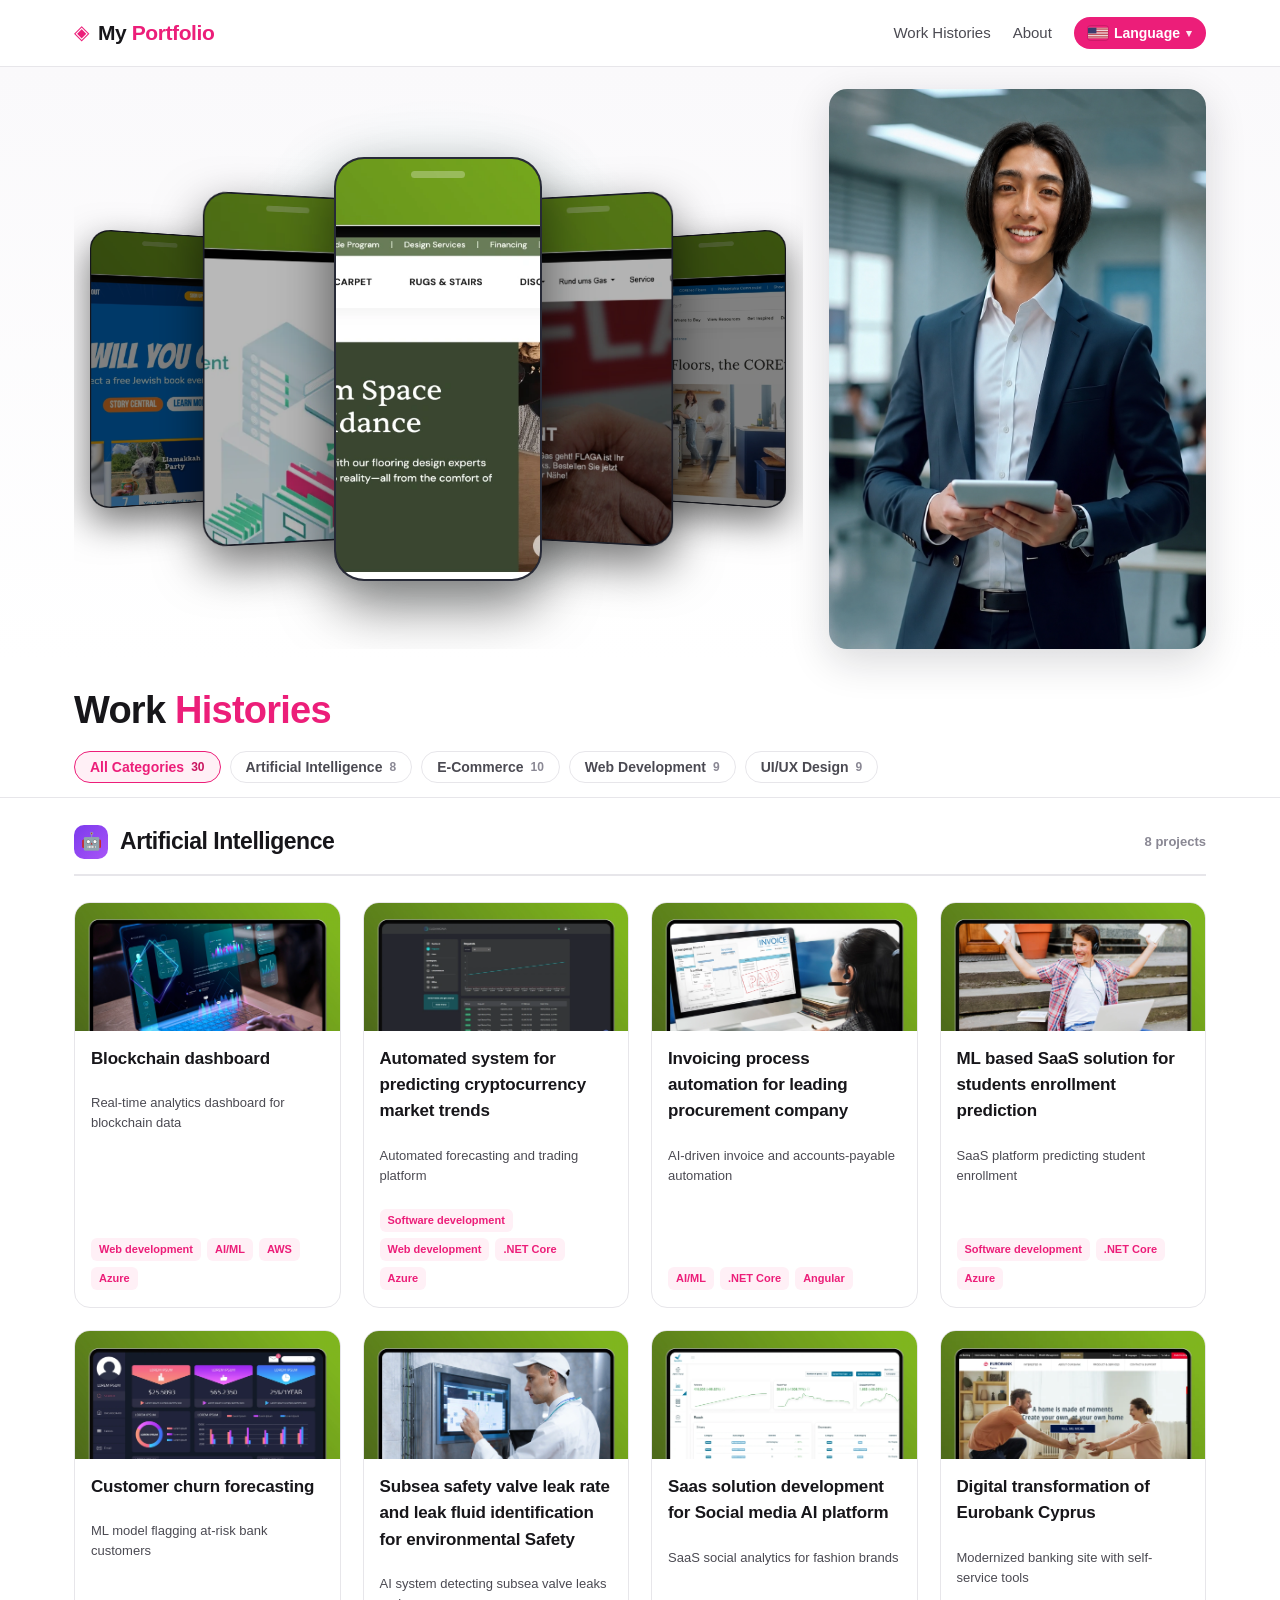
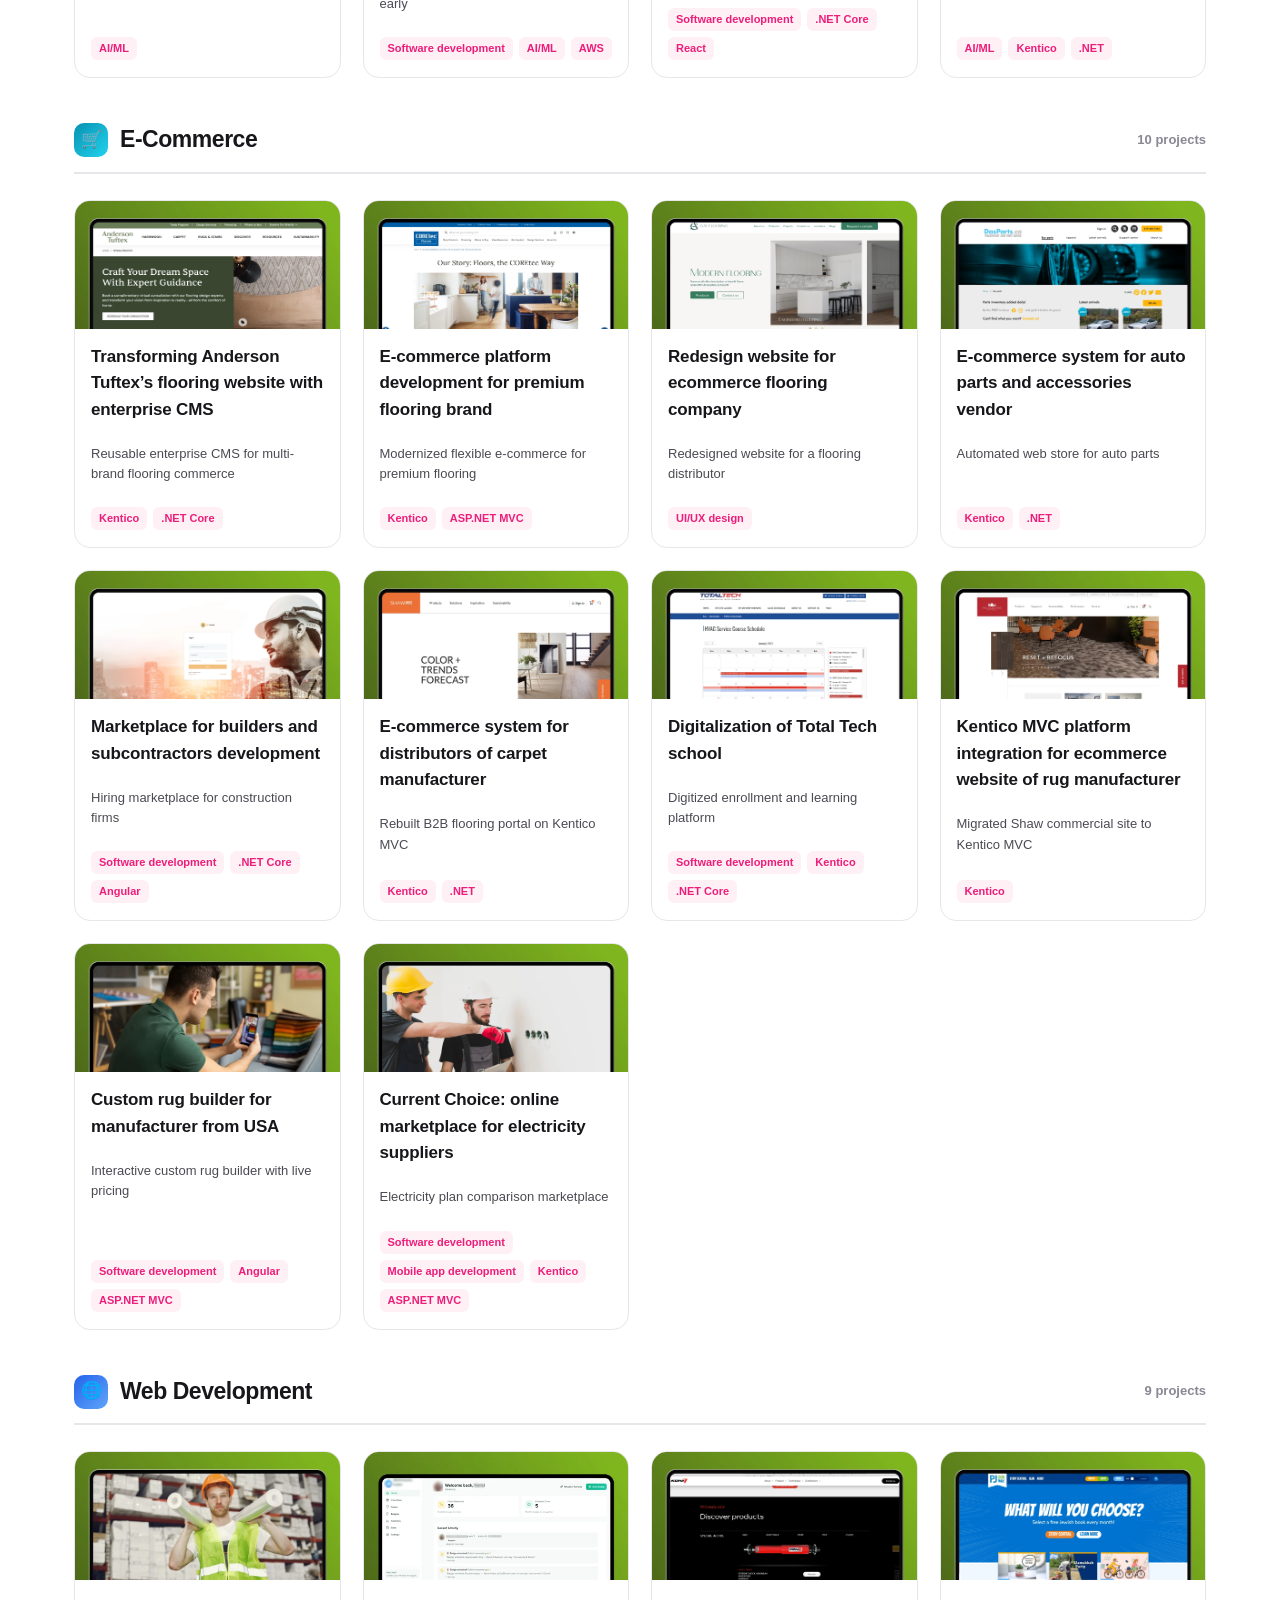
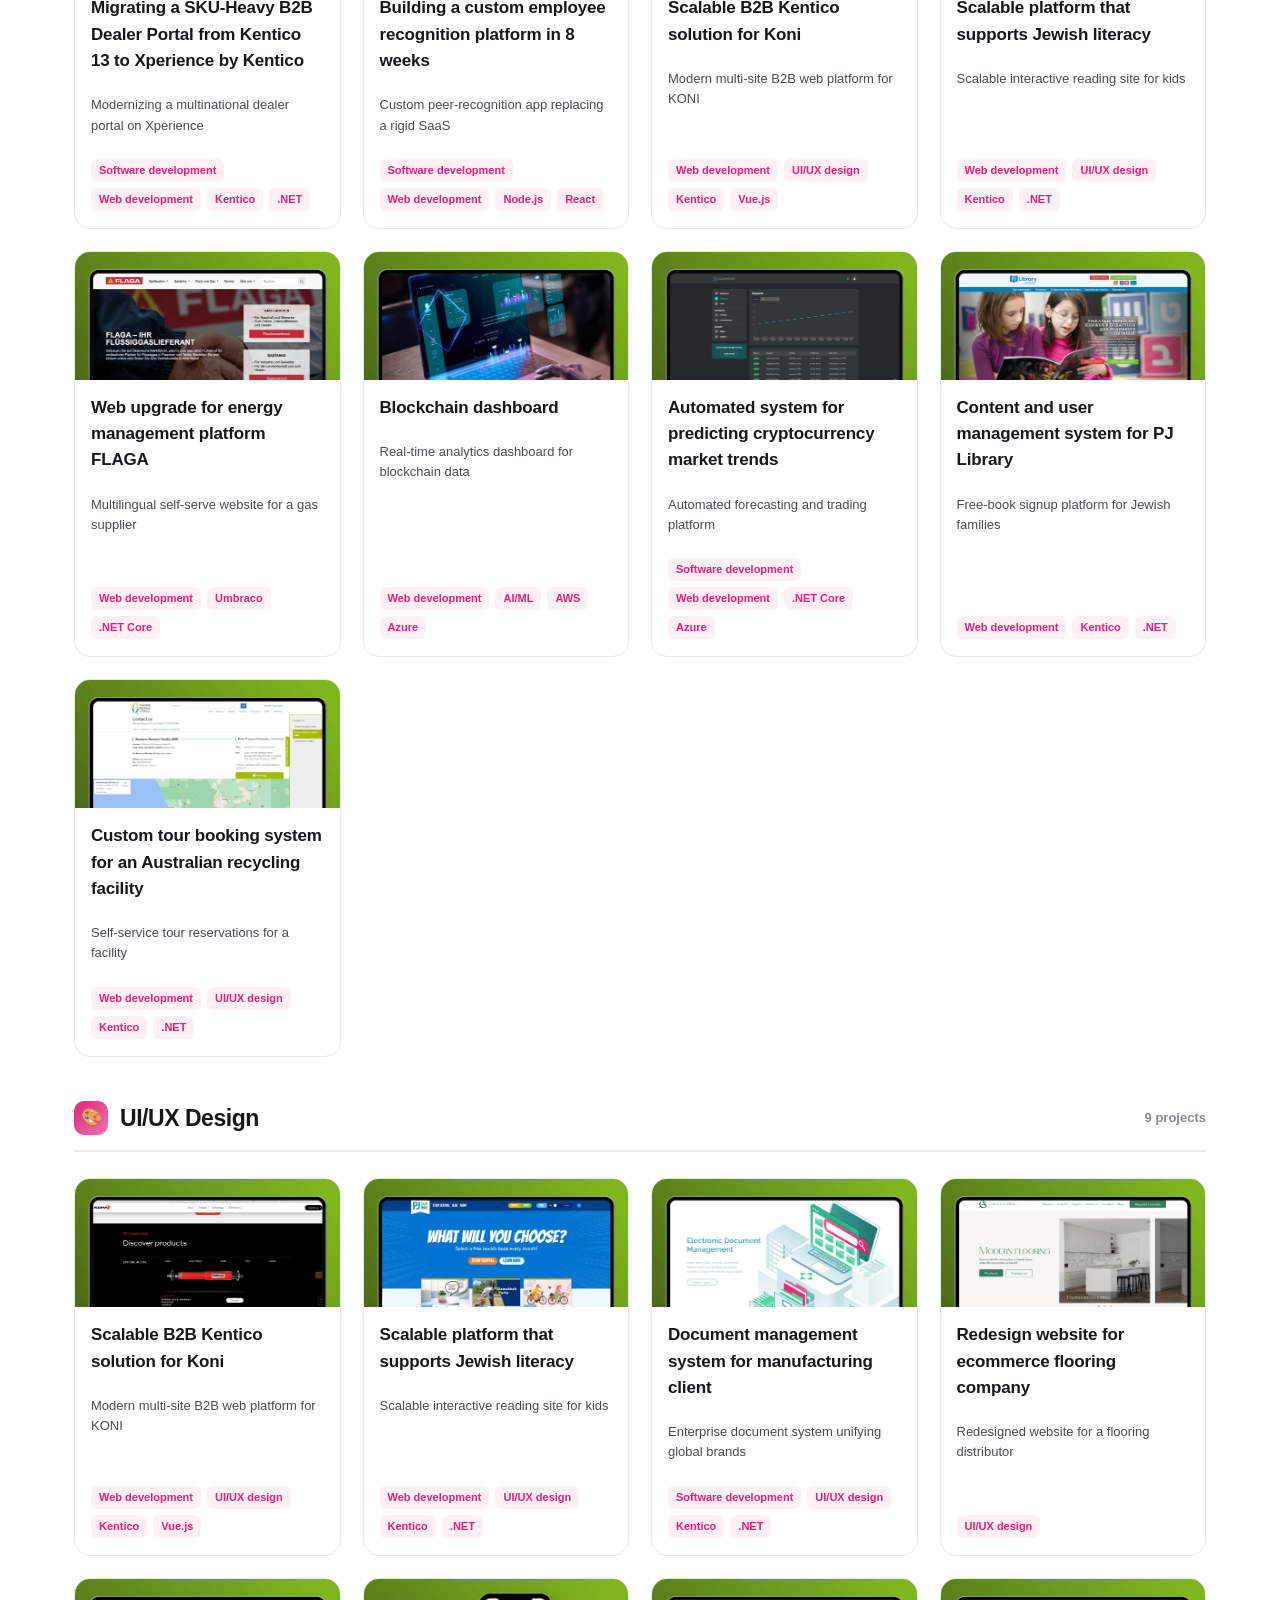
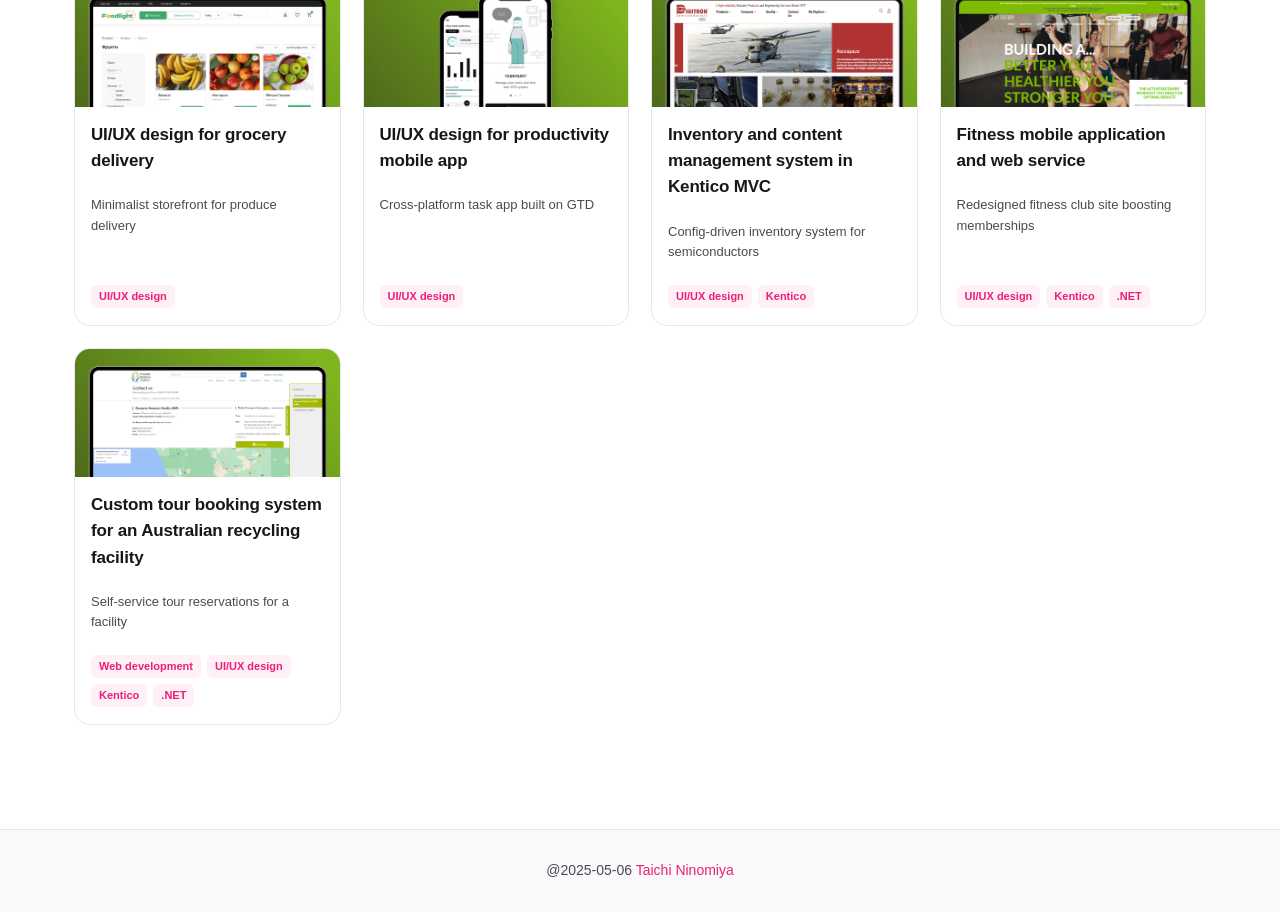
==== index.html @ f6bc010b "Deploy portfolio site" ====
<!DOCTYPE html>
<html lang="en">
<head>
  <meta charset="UTF-8" />
  <meta name="viewport" content="width=device-width, initial-scale=1.0" />
  <title>My Portfolio</title>

  <meta name="description" content="A study recreation — 30 case-study projects grouped by category, with full details and images." />
  <link rel="stylesheet" href="styles.css" />
</head>
<body>
  <!-- Header -->
  <header class="site-header">
    <div class="wrap header-inner">
      <a href="#/" class="brand" onclick="window.scrollTo({ top: 0, behavior: 'smooth' })">
        <span class="brand-mark">◈</span>
        <span class="brand-name">My <strong>Portfolio</strong></span>
      </a>
      <nav class="top-nav">
        <a href="#/" onclick="window.scrollTo({ top: 0, behavior: 'smooth' })" data-i18n="navWork">Work Histories</a>
        <a href="about.html" data-i18n="navAbout">About</a>
        <div id="lang-switch" class="lang-switch"></div>
      </nav>
    </div>
  </header>

  <!-- Hero -->
  <section class="hero hero--image">
    <div class="wrap hero-inner">
      <div class="hero-stack" id="hero-stack" aria-hidden="true"><!-- stacked cards injected --></div>
      <div class="hero-media">
        <img src="images-bo/photo.png" alt="" onerror="this.closest('.hero-media').style.display='none'" />
      </div>
    </div>
  </section>

  <!-- Section title -->
  <div class="wrap section-title">
    <h2><span data-i18n="workTitleA">Work </span><span class="accent" data-i18n="workTitleB">Histories</span></h2>
  </div>

  <!-- Controls -->
  <div class="controls-bar">
    <div class="wrap">
      <div class="filters" id="filters"><!-- category chips injected --></div>
    </div>
  </div>

  <!-- Grid -->
  <main class="wrap">
    <div id="sections"><!-- category sections injected --></div>
  </main>

  <footer class="site-footer">
    <div class="wrap">
      <p style="text-align:center;margin:0">@2025-05-06 <span style="color:var(--pink)">Taichi Ninomiya</span></p>
    </div>
  </footer>

  <!-- Detail modal -->
  <div class="modal-overlay" id="modal" hidden>
    <div class="modal" role="dialog" aria-modal="true" aria-labelledby="modal-title">
      <button class="modal-close" id="modal-close" aria-label="Close">✕</button>
      <div class="modal-body" id="modal-body"><!-- detail injected --></div>
    </div>
  </div>

  <script src="data.js"></script>
  <script src="details.js"></script>
  <script src="images.js"></script>
  <script src="i18n.js"></script>
  <script src="translations.i18n.js"></script>
  <script src="lang.js"></script>
  <script src="app.js"></script>
</body>
</html>
---- styles.css ----
/* ===== AppMakers portfolio recreation — styles ===== */
:root {
  --pink: #ec1e79;
  --pink-dark: #c9155f;
  --pink-tint: #fff0f6;
  --pink-border: #f7a8ce;
  --ink: #17161a;
  --body: #4b4a52;
  --muted: #8a8894;
  --line: #e7e6ea;
  --bg: #ffffff;
  --bg-soft: #faf9fb;
  --card: #ffffff;
  --shadow: 0 1px 2px rgba(20,18,28,.05), 0 8px 24px rgba(20,18,28,.06);
  --shadow-lg: 0 12px 40px rgba(20,18,28,.16);
  --radius: 16px;
  --maxw: 1180px;
  --font: -apple-system, BlinkMacSystemFont, "Segoe UI", Roboto, Helvetica, Arial, sans-serif;
}
* { box-sizing: border-box; }
html, body { margin: 0; padding: 0; }
body {
  font-family: var(--font);
  color: var(--body);
  background: var(--bg);
  line-height: 1.55;
  -webkit-font-smoothing: antialiased;
}
.wrap { max-width: var(--maxw); margin: 0 auto; padding: 0 24px; }
a { color: inherit; text-decoration: none; }
strong { color: var(--ink); }
code { background: #f3f2f5; padding: 1px 5px; border-radius: 5px; font-size: .86em; }

/* ===== Header ===== */
.site-header { position: sticky; top: 0; z-index: 40; background: rgba(255,255,255,.9); backdrop-filter: blur(10px); border-bottom: 1px solid var(--line); }
.header-inner { display: flex; align-items: center; justify-content: space-between; height: 66px; }
.brand { display: flex; align-items: center; gap: 9px; font-size: 21px; color: var(--ink); }
.brand-mark { color: var(--pink); font-size: 20px; }
.brand-name strong { color: var(--pink); font-weight: 800; }
.brand-name { font-weight: 600; letter-spacing: -.02em; }
.top-nav { display: flex; align-items: center; gap: 22px; font-size: 15px; }
.top-nav a:hover { color: var(--pink); }
.top-nav .muted { color: var(--muted); cursor: default; }
.top-nav .cta { background: var(--pink); color: #fff; padding: 9px 18px; border-radius: 999px; font-weight: 600; }
.top-nav .cta:hover { background: var(--pink-dark); }

/* Language switcher */
.lang-switch { position: relative; }
.lang-btn { display: inline-flex; align-items: center; gap: 6px; background: var(--pink); color: #fff; border: none; padding: 8px 14px; border-radius: 999px; font-weight: 600; font-size: 14px; cursor: pointer; font-family: inherit; }
.lang-btn:hover { background: var(--pink-dark); }
.lang-globe { font-size: 15px; line-height: 1; }
.lang-caret { font-size: 11px; opacity: .9; }
.lang-menu { position: absolute; right: 0; top: calc(100% + 8px); background: #fff; border: 1px solid var(--line); border-radius: 12px; box-shadow: var(--shadow-lg); padding: 6px; min-width: 172px; z-index: 60; display: flex; flex-direction: column; }
.lang-menu[hidden] { display: none; }
.flag { width: 20px; height: 14px; border-radius: 3px; vertical-align: middle; flex: none; box-shadow: 0 0 0 1px rgba(0,0,0,.12); display: inline-block; }
.lang-menu button { display: flex; align-items: center; gap: 9px; text-align: left; background: none; border: none; padding: 9px 12px; border-radius: 8px; font-size: 14px; cursor: pointer; color: var(--body); font-family: inherit; }
.lang-menu button:hover { background: var(--pink-tint); color: var(--pink); }
.lang-menu button.active { color: var(--pink); font-weight: 700; }

/* ===== Hero ===== */
.hero { padding: 54px 0 26px; background: linear-gradient(180deg, var(--bg-soft), var(--bg)); }
.hero--image { padding: 22px 0 12px; }
.hero-inner { display: flex; gap: 26px; align-items: stretch; }
.hero-media { flex: 0 0 auto; }
.hero-media img { display: block; width: auto; max-width: 100%; height: 100%; max-height: 560px; object-fit: cover; border-radius: 18px; box-shadow: var(--shadow-lg); }

/* Stacked images filling the area, cycling one-by-one with a zoom-in reveal */
.hero-stack { flex: 1 1 auto; min-width: 0; height: 560px; position: relative; overflow: hidden; perspective: 1500px; background: radial-gradient(circle at 50% 48%, rgba(45,212,191,.12), rgba(255,255,255,0) 56%); }
/* Phone-style cards in a coverflow: the center card stands out; images flow through the fan */
.pf-card { position: absolute; top: 50%; left: 50%; width: 208px; height: 424px; margin: -212px 0 0 -104px; border-radius: 30px; overflow: hidden; background: #0e1220; border: 2px solid rgba(255,255,255,.10); box-shadow: 0 22px 55px rgba(0,0,0,.55); transform-style: preserve-3d; transition: transform 1.15s cubic-bezier(.4,0,.2,1), filter 1.15s ease, opacity 1.15s ease; }
.pf-card::before { content: ""; position: absolute; top: 12px; left: 50%; transform: translateX(-50%); width: 54px; height: 7px; border-radius: 5px; background: rgba(255,255,255,.28); z-index: 3; }
.pf-card img { width: 100%; height: 100%; object-fit: cover; display: block; }
@media (max-width: 760px) {
  .hero-stack { display: none; }
  .hero-media { flex: 1 1 auto; text-align: center; }
  .hero-media img { height: auto; max-height: 70vh; margin: 0 auto; }
}
@media (prefers-reduced-motion: reduce) { .pf-card { transition: none; } }
.eyebrow { text-transform: uppercase; letter-spacing: .16em; font-size: 12px; font-weight: 700; color: var(--pink); margin: 0 0 6px; }
.hero h1 { font-size: clamp(38px, 6vw, 60px); line-height: 1.02; letter-spacing: -.03em; color: var(--ink); margin: 0 0 14px; font-weight: 800; }
.lede { font-size: 18px; max-width: 640px; margin: 0 0 10px; }
.disclaimer { font-size: 13px; color: var(--muted); max-width: 720px; }

/* ===== About / My Introduction page ===== */
.intro { padding: 48px 0 30px; background: linear-gradient(180deg, var(--bg-soft), var(--bg)); }
.intro-inner { display: grid; grid-template-columns: 1fr 380px; align-items: center; gap: 48px; }
.intro-photo img { width: 100%; height: auto; border-radius: 22px; box-shadow: var(--shadow-lg); display: block; }
.intro-text { min-width: 0; }
.intro-text h1 { font-size: clamp(34px, 5vw, 52px); line-height: 1.03; letter-spacing: -.03em; color: var(--ink); margin: 6px 0 6px; font-weight: 800; }
.intro-text h1 .accent { color: var(--pink); font: inherit; }
.intro .eyebrow { font-size: 14px; letter-spacing: .18em; margin-bottom: 10px; }
.intro-role { font-size: clamp(19px, 2.2vw, 23px); font-weight: 600; color: var(--pink); margin: 4px 0 16px; }
.intro-text p.bio { font-size: 17px; max-width: none; margin: 0 0 18px; }
.intro-actions { display: flex; gap: 12px; flex-wrap: wrap; }
.btn { display: inline-flex; align-items: center; gap: 8px; padding: 11px 22px; border-radius: 999px; font-weight: 600; font-size: 15px; border: 1.5px solid var(--pink); }
.btn-primary { background: var(--pink); color: #fff; }
.btn-primary:hover { background: var(--pink-dark); border-color: var(--pink-dark); }
.btn-ghost { background: #fff; color: var(--pink); }
.btn-ghost:hover { background: var(--pink-tint); }

.about-body { padding-top: 20px; padding-bottom: 40px; }
.about-grid { display: grid; grid-template-columns: 1fr 380px; align-items: start; gap: 48px; }
.about-grid > div { min-width: 0; }
.about-block h2 { font-size: 24px; font-weight: 800; color: var(--ink); letter-spacing: -.02em; margin: 0 0 12px; }
.about-block h3 { font-size: 12px; text-transform: uppercase; letter-spacing: .1em; color: var(--pink); margin: 22px 0 8px; font-weight: 700; }
.about-block p { margin: 0 0 14px; }
.about-block ul { margin: 0 0 16px; padding-left: 20px; }
.about-block ul li { margin-bottom: 7px; }
.exp-body { font-size: 14px; line-height: 1.5; margin: 0; }
.skill-tags { display: flex; flex-wrap: wrap; gap: 8px; }
.skill-tags span { font-size: 13px; font-weight: 600; color: var(--pink); background: var(--pink-tint); border-radius: 8px; padding: 6px 12px; }
.fact-list { list-style: none; margin: 0; padding: 0; }
.fact-list li { padding: 12px 0; border-bottom: 1px solid var(--line); display: flex; justify-content: space-between; gap: 12px; }
.fact-list li span:first-child { color: var(--muted); }
.fact-list li span:last-child { color: var(--ink); font-weight: 600; text-align: right; }
@media (max-width: 760px) {
  .intro-inner { grid-template-columns: 1fr; gap: 26px; }
  .intro-photo { order: -1; }
  .intro-photo img { width: 220px; max-width: 60vw; }
  .about-grid { grid-template-columns: 1fr; gap: 26px; }
}

/* ===== Section title ===== */
.section-title { padding: 30px 24px 6px; }
.section-title .eyebrow { margin: 0 0 6px; }
.section-title h2 { font-size: clamp(26px, 4vw, 38px); line-height: 1.05; letter-spacing: -.02em; color: var(--ink); margin: 0; font-weight: 800; }
.section-title h2 .accent { color: var(--pink); font: inherit; }

/* ===== Controls ===== */
.controls-bar { position: sticky; top: 66px; z-index: 30; background: rgba(255,255,255,.94); backdrop-filter: blur(8px); border-bottom: 1px solid var(--line); padding: 14px 0; }
.controls-row { display: flex; align-items: center; gap: 16px; justify-content: space-between; flex-wrap: wrap; }
.filters { display: flex; flex-wrap: wrap; gap: 9px; align-items: center; }
.chip {
  display: inline-flex; align-items: center; gap: 7px;
  border: 1.5px solid var(--line); background: #fff; color: var(--body);
  padding: 8px 15px; border-radius: 999px; font-size: 14px; font-weight: 600;
  cursor: pointer; transition: all .15s ease; white-space: nowrap; line-height: 1;
}
.chip:hover { border-color: var(--pink-border); color: var(--pink); }
.chip.active { background: var(--pink-tint); border-color: var(--pink); color: var(--pink); }
.chip .chip-count { font-size: 12px; color: var(--muted); font-weight: 600; }
.chip.active .chip-count { color: var(--pink-dark); }
.chip.more-toggle { color: var(--ink); }
.search input {
  border: 1.5px solid var(--line); border-radius: 999px; padding: 9px 18px;
  font-size: 14px; min-width: 220px; font-family: inherit; outline: none; transition: border-color .15s;
}
.search input:focus { border-color: var(--pink); }
.result-meta { margin-top: 10px; font-size: 13px; color: var(--muted); }

/* ===== Category sections ===== */
#sections { padding: 26px 0 40px; }
.cat-section { margin-bottom: 44px; scroll-margin-top: 150px; }
.cat-head { display: flex; align-items: center; gap: 12px; padding-bottom: 14px; margin-bottom: 4px; border-bottom: 2px solid var(--line); }
.cat-head .cat-dot { width: 34px; height: 34px; border-radius: 10px; display: inline-flex; align-items: center; justify-content: center; font-size: 17px; flex: none; }
.cat-head h2 { font-size: 23px; font-weight: 800; color: var(--ink); letter-spacing: -.02em; margin: 0; flex: 1; }
.cat-head .cat-count { font-size: 13px; font-weight: 600; color: var(--muted); }

/* ===== Grid ===== */
.grid { display: grid; grid-template-columns: repeat(auto-fill, minmax(258px, 1fr)); gap: 22px; padding: 22px 0 0; }
.card {
  background: var(--card); border: 1px solid var(--line); border-radius: var(--radius);
  overflow: hidden; cursor: pointer; display: flex; flex-direction: column;
  transition: transform .16s ease, box-shadow .16s ease, border-color .16s ease;
}
.card:hover { transform: translateY(-4px); box-shadow: var(--shadow-lg); border-color: transparent; }
.card-thumb { height: 128px; display: flex; align-items: center; justify-content: center; position: relative; color: #fff; }
.card-thumb .initial { font-size: 42px; font-weight: 800; letter-spacing: -.03em; text-shadow: 0 2px 12px rgba(0,0,0,.18); }
.thumb-icon { width: 84px; height: 84px; object-fit: contain; border-radius: 19px; background: #fff; padding: 9px; box-shadow: 0 8px 22px rgba(0,0,0,.18); }
.card-thumb.has-banner { padding: 0; }
.banner-img { width: 100%; height: 100%; object-fit: cover; display: block; }
.card-thumb .emoji { position: absolute; top: 12px; right: 14px; font-size: 20px; opacity: .95; }
.card-thumb .researched { position: absolute; top: 12px; left: 12px; background: rgba(255,255,255,.22); border: 1px solid rgba(255,255,255,.5); color:#fff; font-size: 10px; font-weight: 700; padding: 3px 8px; border-radius: 999px; letter-spacing: .04em; text-transform: uppercase; }
.card-body { padding: 15px 16px 17px; display: flex; flex-direction: column; gap: 8px; flex: 1; }
.card-name { font-size: 17px; font-weight: 700; color: var(--ink); letter-spacing: -.01em; }
.card-tagline { font-size: 13px; color: var(--body); flex: 1; }
.card-tagline.none { color: var(--muted); font-style: italic; }
.card-cats { display: flex; flex-wrap: wrap; gap: 6px; margin-top: 2px; }
.tag { font-size: 11px; font-weight: 600; color: var(--pink); background: var(--pink-tint); border-radius: 6px; padding: 3px 8px; }
.tag.plain { color: var(--muted); background: #f3f2f5; }

.empty { text-align: center; padding: 60px 0 90px; color: var(--muted); }
.link-btn { background: none; border: none; color: var(--pink); font-weight: 600; cursor: pointer; font-size: 15px; }

/* ===== Footer ===== */
.site-footer { border-top: 1px solid var(--line); background: var(--bg-soft); padding: 30px 0; margin-top: 20px; font-size: 14px; }
.site-footer .muted { color: var(--muted); }
.small { font-size: 12.5px; }

/* ===== Modal ===== */
.modal-overlay { position: fixed; inset: 0; background: rgba(20,18,28,.55); backdrop-filter: blur(3px); z-index: 100; display: flex; align-items: flex-start; justify-content: center; padding: 40px 20px; overflow-y: auto; }
.modal-overlay[hidden] { display: none; }  /* ensure the hidden attribute wins over display:flex, so the empty modal never shows on load */
.modal { background: #fff; border-radius: 20px; max-width: 760px; width: 100%; position: relative; box-shadow: var(--shadow-lg); animation: pop .18s ease; margin: auto; }
@keyframes pop { from { transform: translateY(12px) scale(.98); opacity: 0; } to { transform: none; opacity: 1; } }
.modal-close { position: absolute; top: 16px; right: 16px; background: #f3f2f5; border: none; width: 34px; height: 34px; border-radius: 50%; cursor: pointer; font-size: 15px; color: var(--body); z-index: 2; transition: background .15s; }
.modal-close:hover { background: #e7e6ea; }
.modal-hero { padding: 34px 34px 22px; border-radius: 20px 20px 0 0; color: #fff; }
.modal-hero .m-icon { width: 58px; height: 58px; object-fit: contain; border-radius: 15px; background: #fff; padding: 7px; box-shadow: 0 8px 22px rgba(0,0,0,.22); margin-bottom: 14px; display: block; }
.modal-hero .m-cats { display: flex; flex-wrap: wrap; gap: 6px; margin-bottom: 12px; }
.modal-hero .m-cats .tag { background: rgba(255,255,255,.2); color: #fff; }
.modal-hero h2 { margin: 0 0 6px; font-size: 30px; letter-spacing: -.02em; color: #fff; font-weight: 800; }
.modal-hero .m-tagline { font-size: 16px; opacity: .95; margin: 0; }
.m-hero-img { width: 100%; max-height: 300px; object-fit: cover; display: block; }
.m-gallery { display: grid; grid-template-columns: repeat(auto-fill, minmax(150px, 1fr)); gap: 10px; }
.m-gallery img { width: 100%; height: 110px; object-fit: cover; border-radius: 10px; border: 1px solid var(--line); }
.modal-content { padding: 26px 34px 34px; }
.m-section { margin-bottom: 22px; }
.m-section h3 { font-size: 12px; text-transform: uppercase; letter-spacing: .1em; color: var(--pink); margin: 0 0 8px; font-weight: 700; }
.m-section p { margin: 0; color: var(--body); }
.m-section ul { margin: 0; padding-left: 18px; color: var(--body); }
.m-section ul li { margin-bottom: 4px; }
.m-status { border-left: 3px solid var(--pink); background: var(--pink-tint); padding: 12px 16px; border-radius: 0 10px 10px 0; font-size: 14px; color: var(--ink); }
.m-grid { display: grid; grid-template-columns: 1fr 1fr; gap: 22px; }
.m-links { display: flex; flex-wrap: wrap; gap: 10px; }
.m-links a { font-size: 13px; font-weight: 600; color: var(--pink); border: 1.5px solid var(--pink-border); padding: 7px 14px; border-radius: 999px; }
.m-links a:hover { background: var(--pink-tint); }
.m-thin { color: var(--muted); font-size: 14px; }
.m-thin a { color: var(--pink); font-weight: 600; }

@media (max-width: 640px) {
  .top-nav a:not(.cta), .top-nav .muted { display: none; }
  .m-grid { grid-template-columns: 1fr; }
  .modal-hero, .modal-content { padding-left: 22px; padding-right: 22px; }
  .search input { min-width: 0; width: 100%; }
  .search { flex: 1 1 100%; }
}
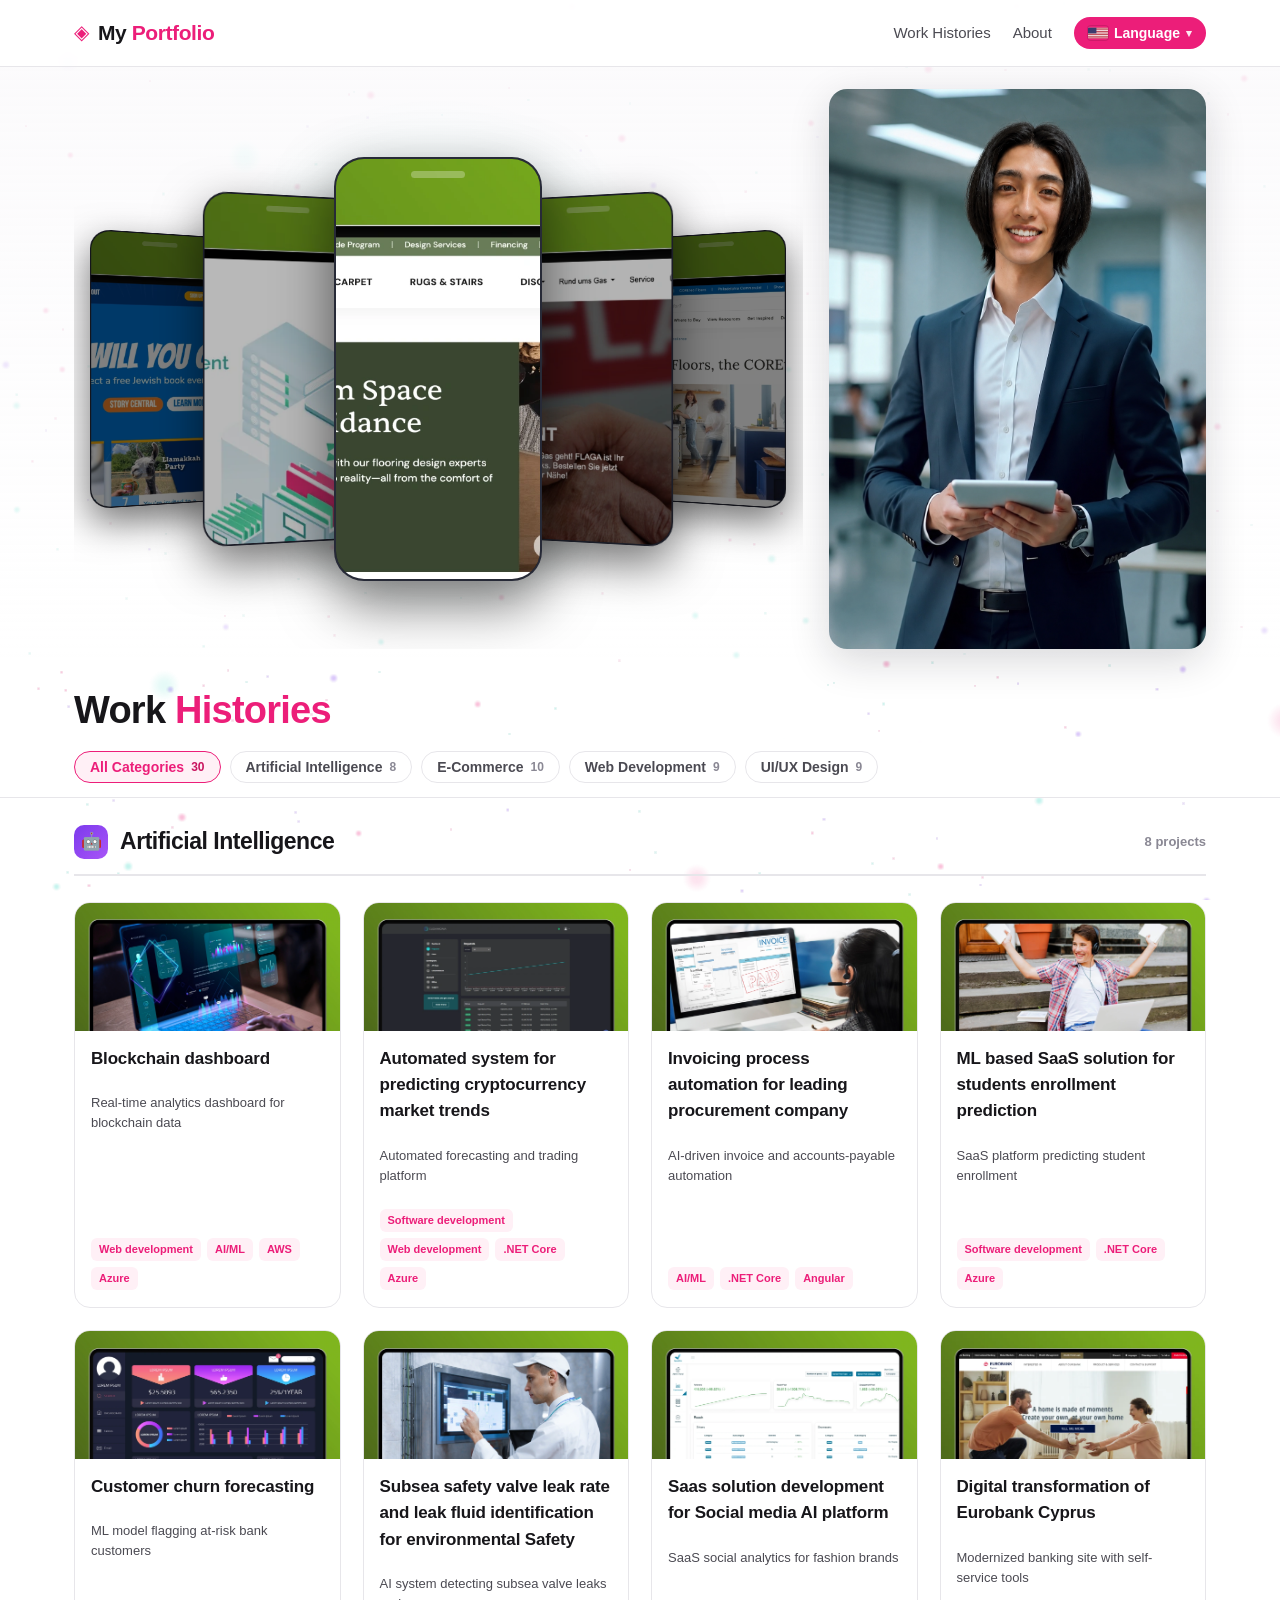
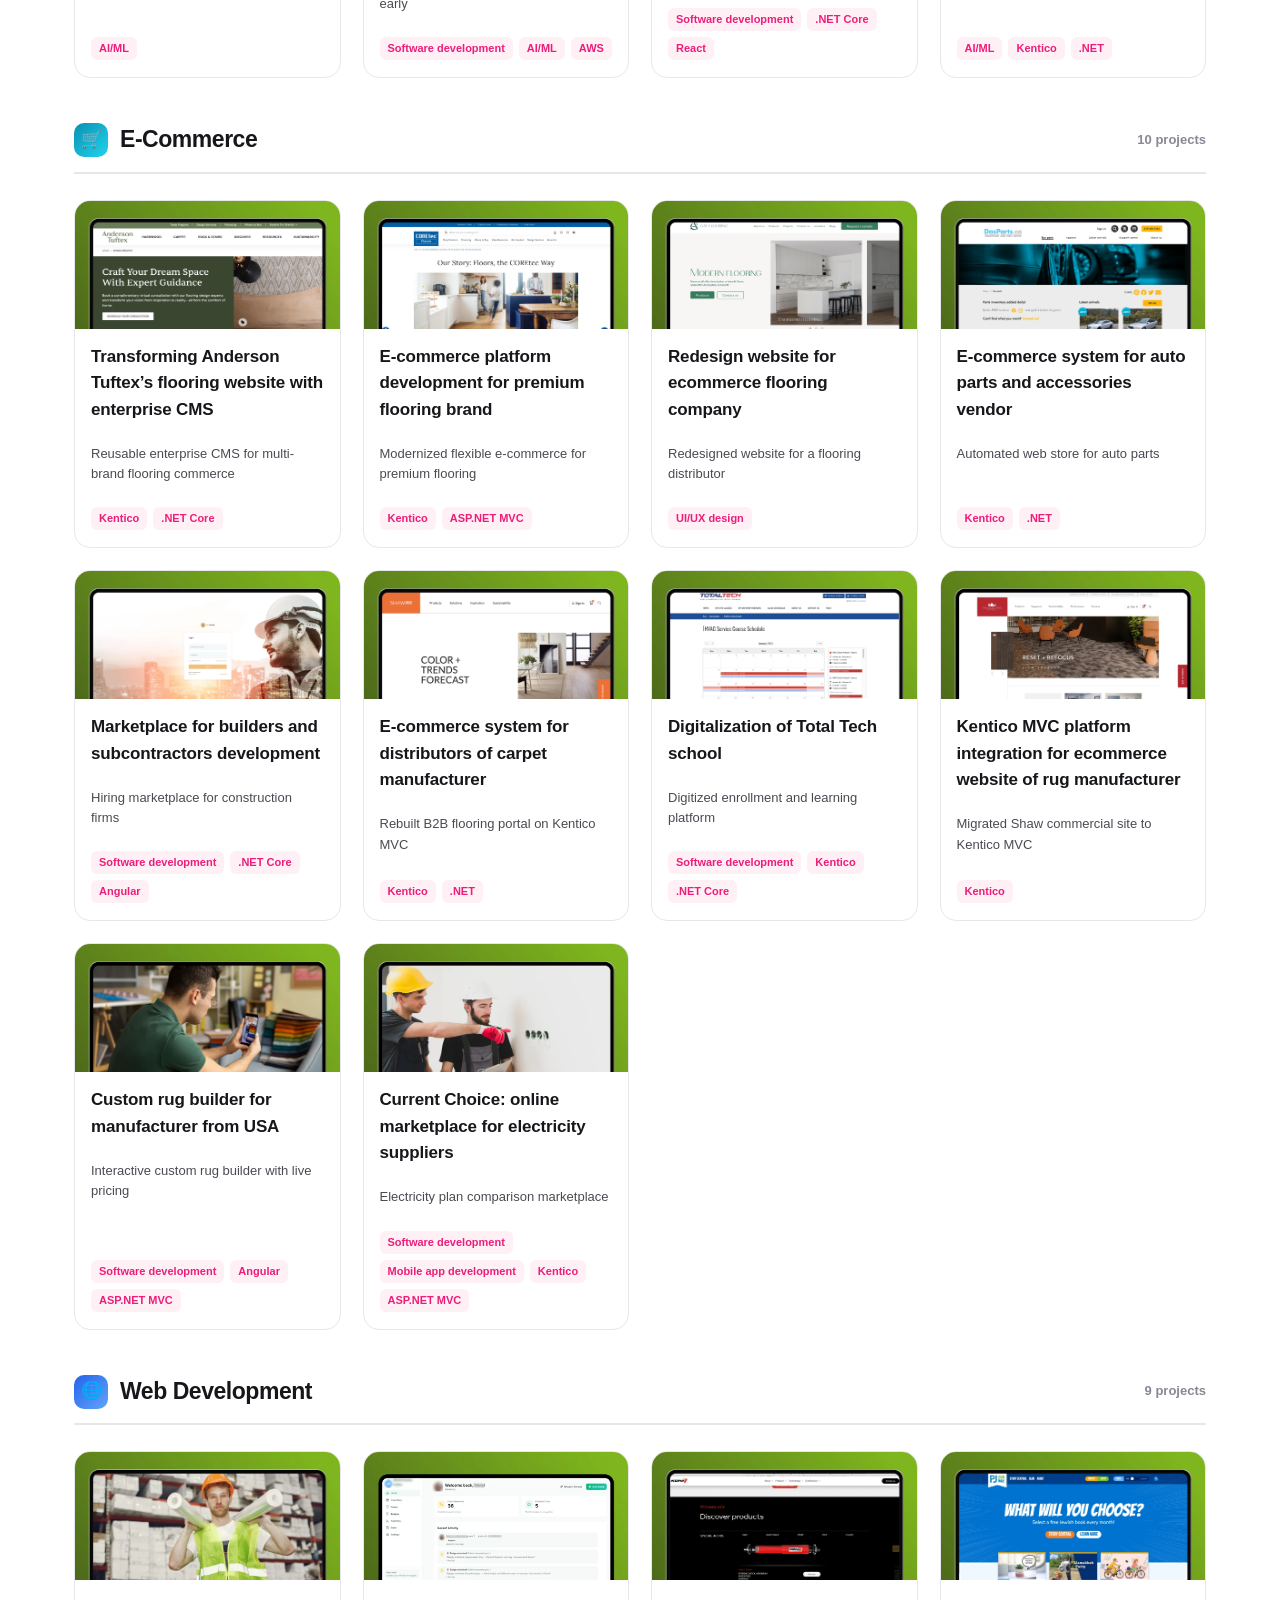
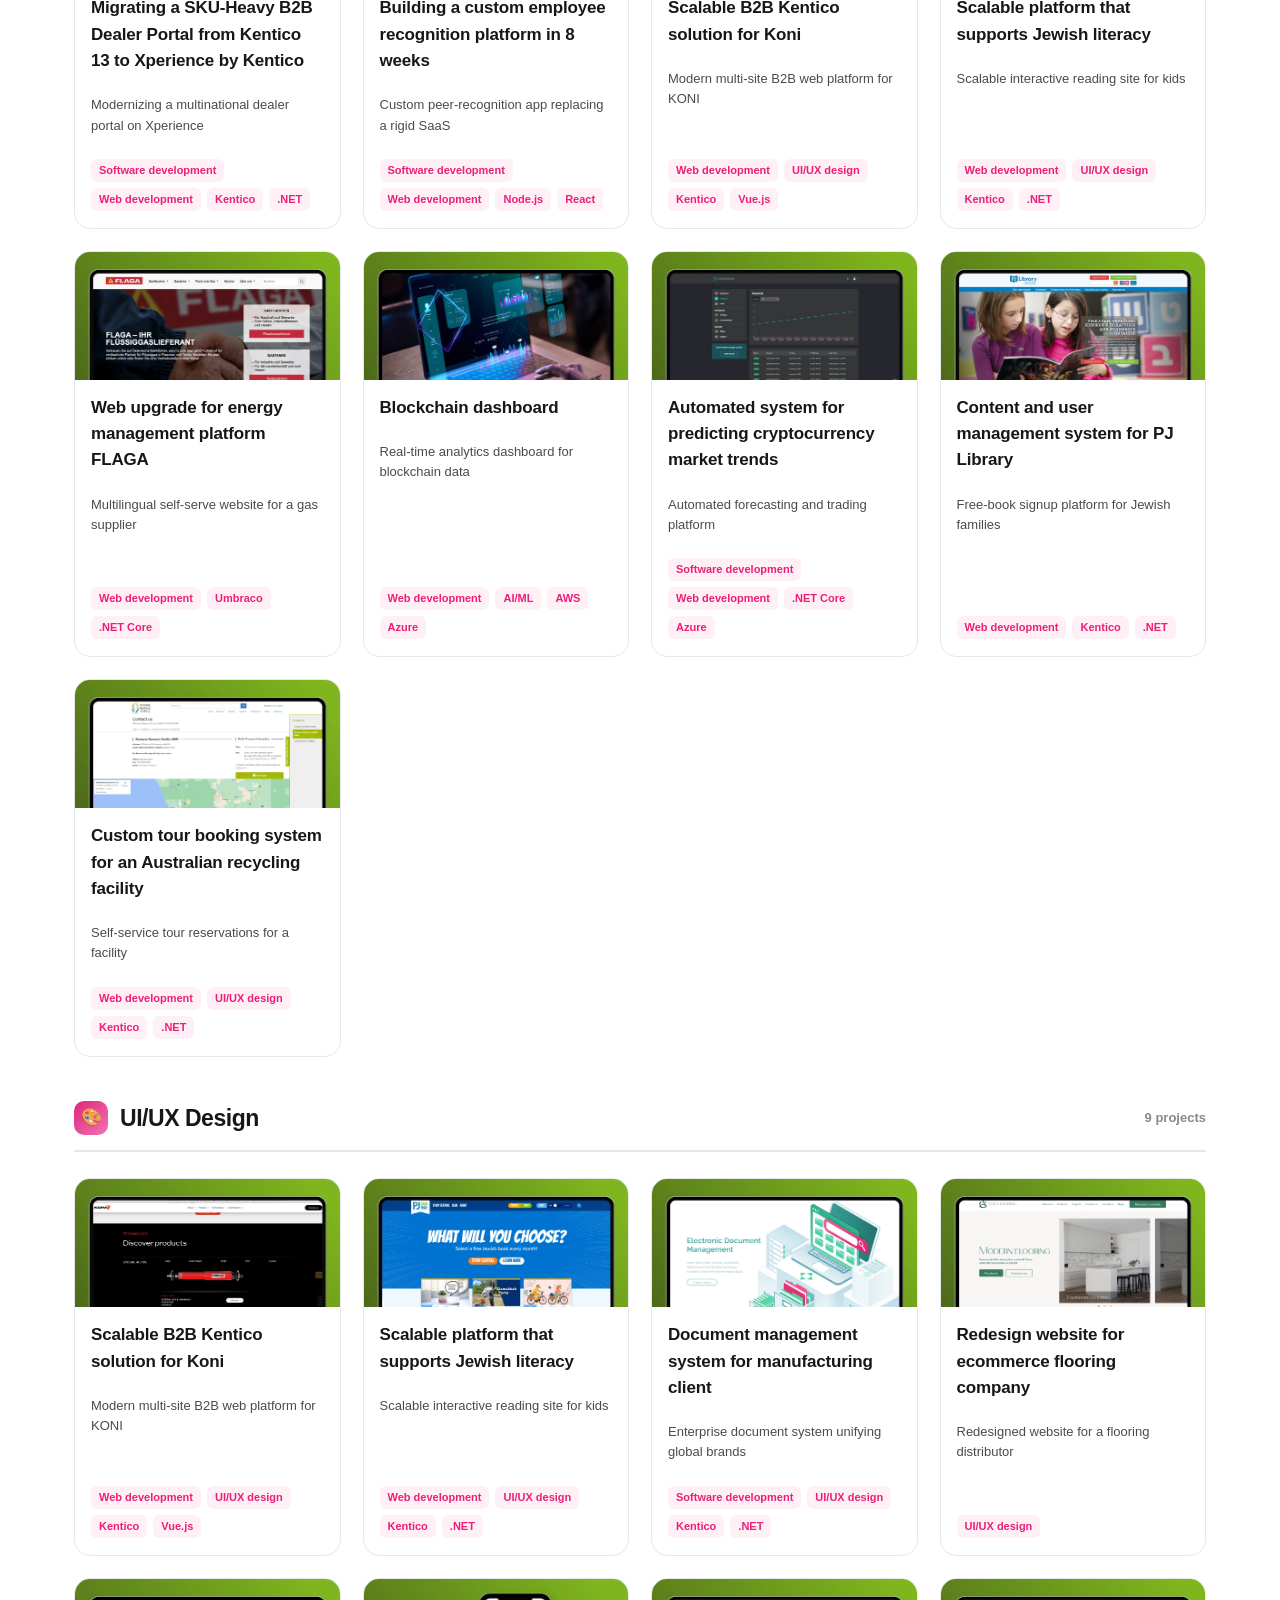
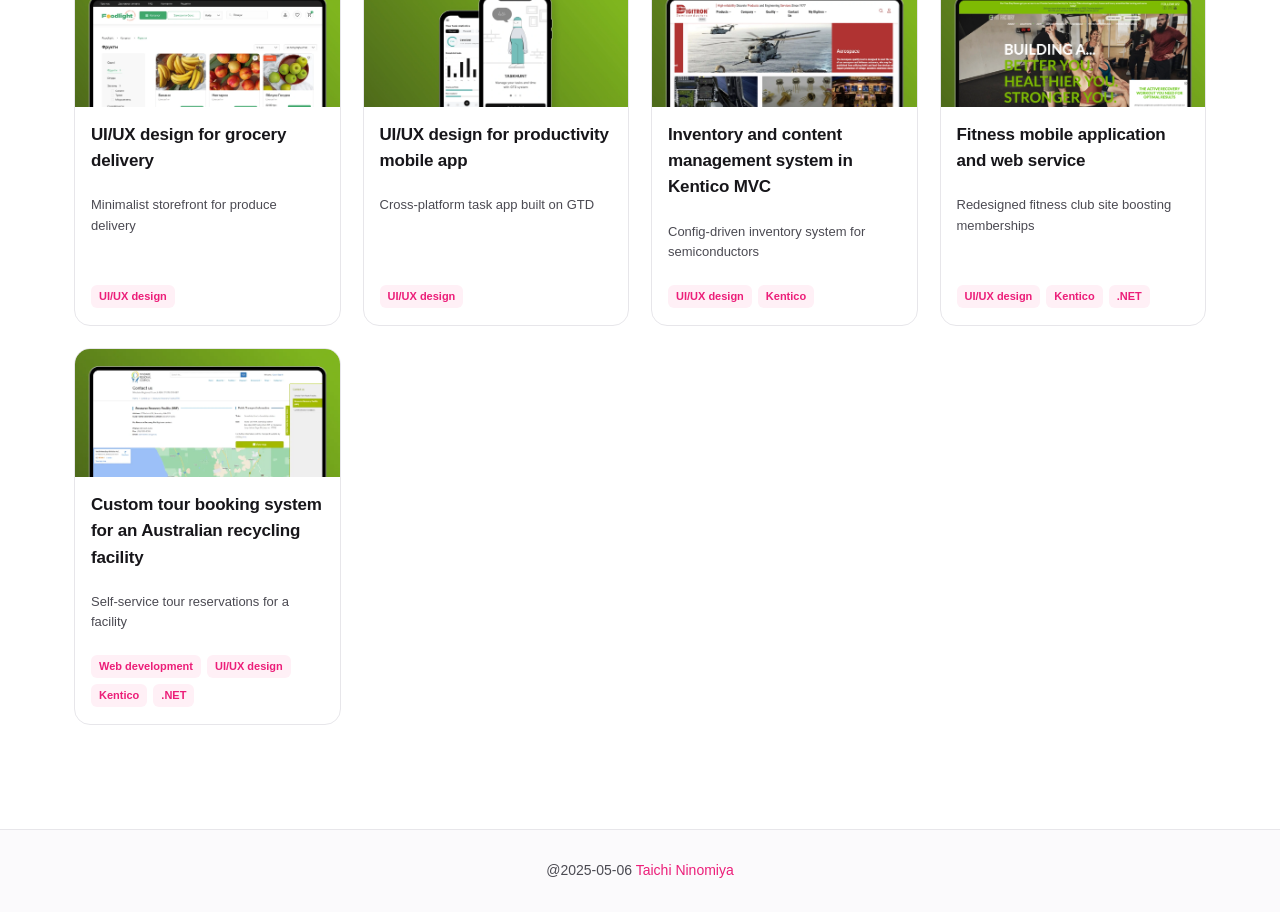
==== commit e807c04d: "Add three.js 3D parallax background A fixed, full-viewport depth field of soft dots behind the page." ====
--- a/index.html
+++ b/index.html
@@ -9,6 +9,8 @@
   <link rel="stylesheet" href="styles.css" />
 </head>
 <body>
+  <!-- 3D parallax background (three.js) — sits behind everything, ignores pointer events -->
+  <canvas id="bg3d" aria-hidden="true"></canvas>
   <!-- Header -->
   <header class="site-header">
     <div class="wrap header-inner">
@@ -72,5 +74,7 @@
   <script src="translations.i18n.js"></script>
   <script src="lang.js"></script>
   <script src="app.js"></script>
+  <script src="vendor/three.min.js"></script>
+  <script src="bg3d.js"></script>
 </body>
 </html>
--- a/styles.css
+++ b/styles.css
@@ -19,10 +19,11 @@
 }
 * { box-sizing: border-box; }
 html, body { margin: 0; padding: 0; }
+html { background: var(--bg); }
 body {
   font-family: var(--font);
   color: var(--body);
-  background: var(--bg);
+  background: transparent;
   line-height: 1.55;
   -webkit-font-smoothing: antialiased;
 }
@@ -30,6 +31,10 @@
 a { color: inherit; text-decoration: none; }
 strong { color: var(--ink); }
 code { background: #f3f2f5; padding: 1px 5px; border-radius: 5px; font-size: .86em; }
+
+/* 3D parallax background canvas — painted behind every page layer, never
+   intercepts clicks. Hidden entirely if the script never boots. */
+#bg3d { position: fixed; inset: 0; width: 100%; height: 100%; z-index: -1; pointer-events: none; display: block; }
 
 /* ===== Header ===== */
 .site-header { position: sticky; top: 0; z-index: 40; background: rgba(255,255,255,.9); backdrop-filter: blur(10px); border-bottom: 1px solid var(--line); }
@@ -58,7 +63,7 @@
 .lang-menu button.active { color: var(--pink); font-weight: 700; }
 
 /* ===== Hero ===== */
-.hero { padding: 54px 0 26px; background: linear-gradient(180deg, var(--bg-soft), var(--bg)); }
+.hero { padding: 54px 0 26px; background: linear-gradient(180deg, rgba(250,249,251,.72), rgba(255,255,255,.45)); }
 .hero--image { padding: 22px 0 12px; }
 .hero-inner { display: flex; gap: 26px; align-items: stretch; }
 .hero-media { flex: 0 0 auto; }
@@ -82,7 +87,7 @@
 .disclaimer { font-size: 13px; color: var(--muted); max-width: 720px; }
 
 /* ===== About / My Introduction page ===== */
-.intro { padding: 48px 0 30px; background: linear-gradient(180deg, var(--bg-soft), var(--bg)); }
+.intro { padding: 48px 0 30px; background: linear-gradient(180deg, rgba(250,249,251,.72), rgba(255,255,255,.45)); }
 .intro-inner { display: grid; grid-template-columns: 1fr 380px; align-items: center; gap: 48px; }
 .intro-photo img { width: 100%; height: auto; border-radius: 22px; box-shadow: var(--shadow-lg); display: block; }
 .intro-text { min-width: 0; }
@@ -183,7 +188,7 @@
 .link-btn { background: none; border: none; color: var(--pink); font-weight: 600; cursor: pointer; font-size: 15px; }
 
 /* ===== Footer ===== */
-.site-footer { border-top: 1px solid var(--line); background: var(--bg-soft); padding: 30px 0; margin-top: 20px; font-size: 14px; }
+.site-footer { border-top: 1px solid var(--line); background: rgba(250,249,251,.78); backdrop-filter: blur(6px); padding: 30px 0; margin-top: 20px; font-size: 14px; }
 .site-footer .muted { color: var(--muted); }
 .small { font-size: 12.5px; }
 
